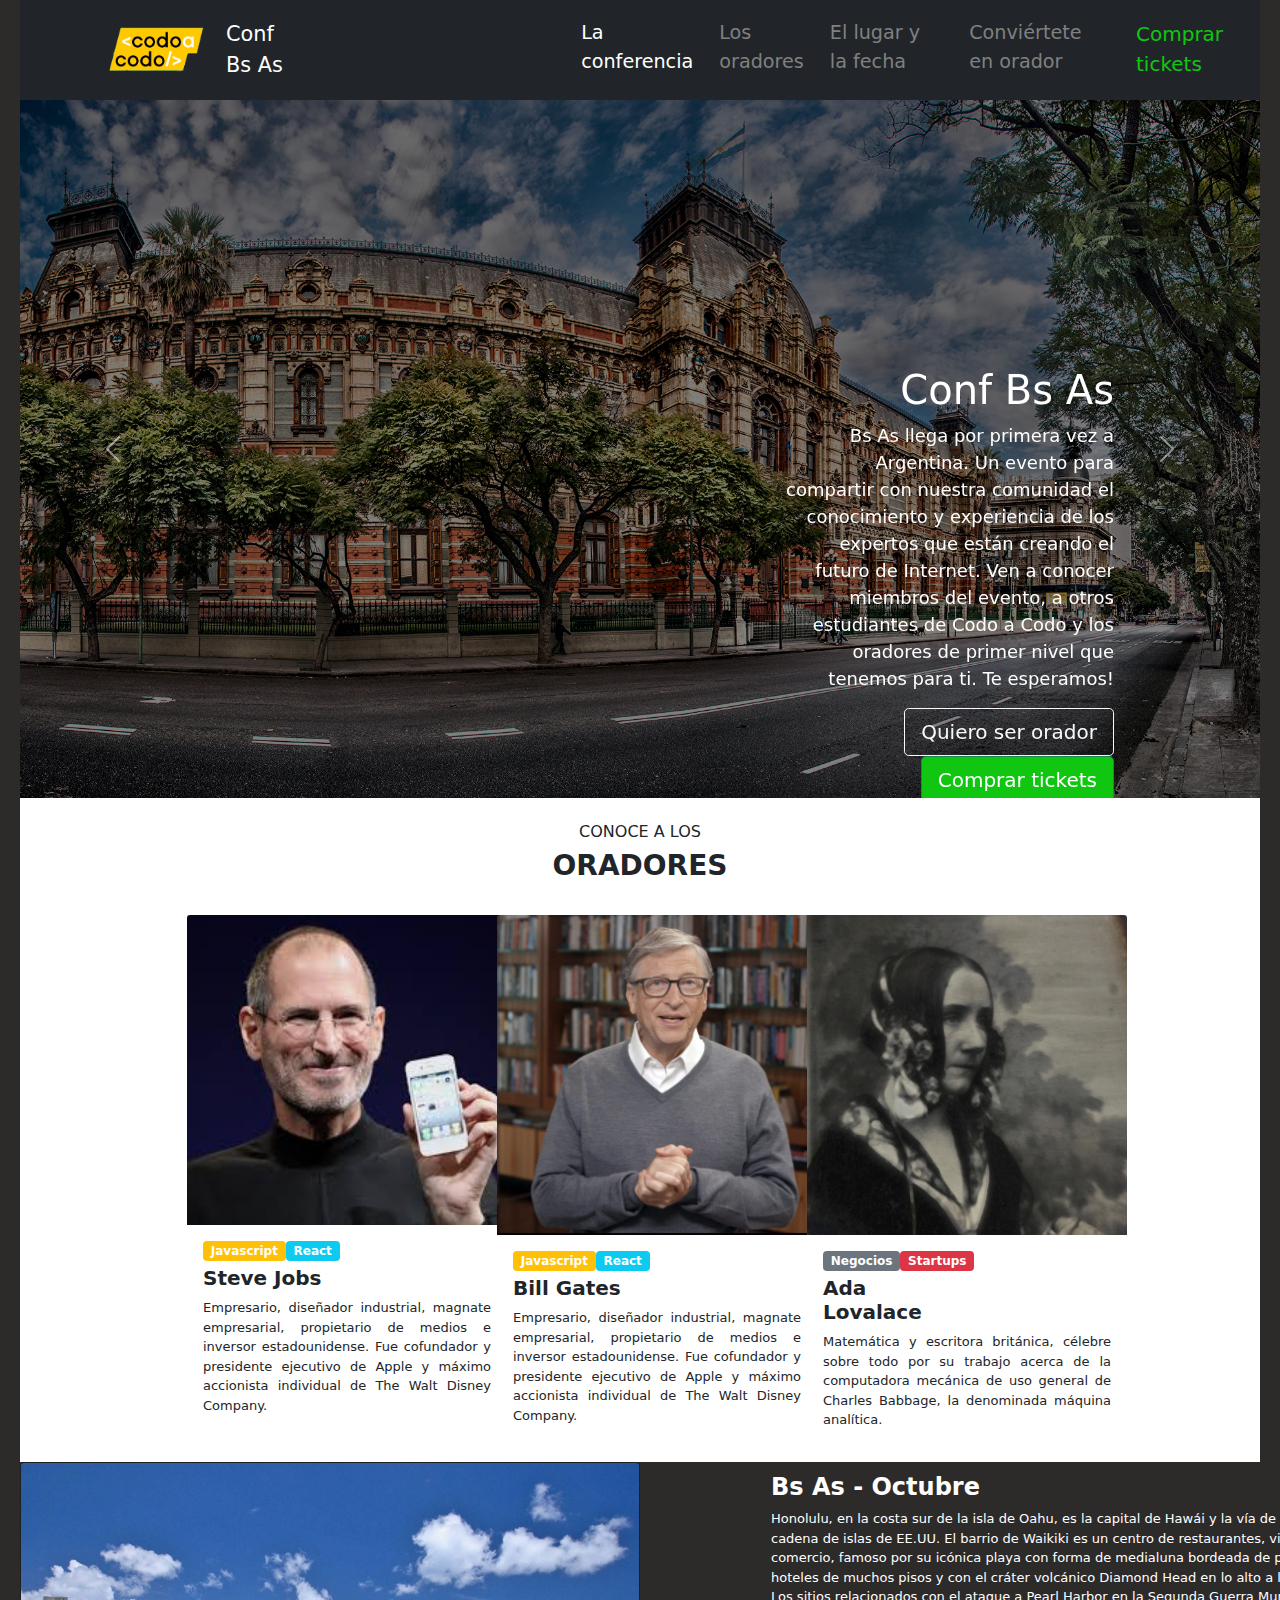
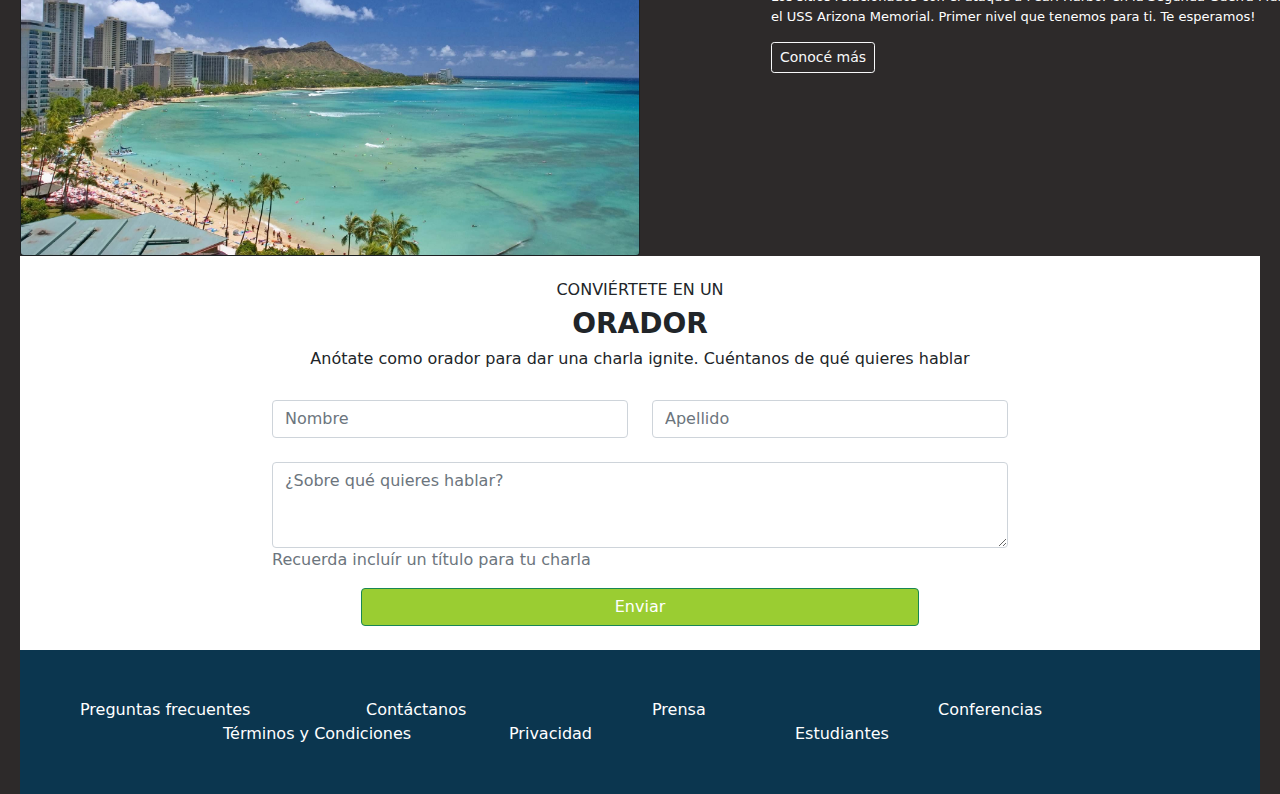
==== index.html @ 9f08f4aa "Se agrega TP Integrador Codo a Codo" ====
<!DOCTYPE html>
<html lang="es">

<head>
  <meta charset="UTF-8">
  <meta name="viewport" content="width=device-width, initial-scale=1.0">
  <link rel="stylesheet" href="assets/ccs/bootstrap.css">
  <link rel="stylesheet" href="style.css">
  <title>T.P. Integrador Front</title>
</head>

<body style="overflow-x: hidden; background-color: rgb(45, 42,42); margin-right: 20px; margin-left: 20px;">
  <!-- Barra de Navegación -->
  <nav class="navbar navbar-expand-lg navbar-dark bg-dark">
    <div class="container-fluid">
      <a class="navbar-brand" style="margin-left: 60px;"><img src="img/codoacodo.png" alt="logo" width="130px"></a></a>
      <button class="navbar-toggler" type="button" data-bs-toggle="collapse" data-bs-target="#navbarNav"
        aria-controls="navbarNav" aria-expanded="false" aria-label="Toggle navigation">
        <span class="navbar-toggler-icon"></span>
      </button>
      <div class="collapse navbar-collapse" id="navbarNav">
        <ul class="navbar-nav">
          <li class="nav-item">
            <a class="nav-link active" style="font-size: 130%; color: white; text-decoration: none; margin-left: -20px;"
              aria-current="page" href="#">Conf Bs As</a>
          </li>
          <li class="nav-item">
            <a class="nav-link" style="font-size: 120%; color: white; text-decoration: none; margin-left: 260px;"
              href="#">La conferencia</a>
          </li>
          <li class="nav-item">
            <a class="nav-link" style="font-size: 120%; color: gray; text-decoration: none; margin-left: 10px;"
              href="#">Los
              oradores</a>
          </li>
          <li class="nav-item">
            <a class="nav-link" style="font-size: 120%; color: gray; text-decoration: none; margin-left: 10px;"
              href="#">El
              lugar y la fecha</a>
          </li>
          <li class="nav-item">
            <a class="nav-link" style="font-size: 120%; color: gray; text-decoration: none; margin-left: 10px;"
              href="#">Conviértete en orador</a>
          </li>
          <li class="nav-item">
            <a class="nav-link"
              style="font-size: 125%; color: rgb(17,198,17); text-decoration: none; margin-left: 10px;" href="#">Comprar
              tickets</a>
          </li>
        </ul>
      </div>
    </div>
  </nav>

  <!-- Carrusel -->
  <div id="carouselExampleControls" class="carousel slide" data-bs-ride="carousel">
    <div class="carousel-inner">
      <div class="carousel-item active" style="filter: brightness(50%);">
        <img src="img/ba1.jpg" class="d-block w-100" alt="...">
      </div>
      <div class="carousel-item" style="filter: brightness(50%);">
        <img src="img/ba2.jpg" class="d-block w-100" alt="...">
      </div>
      <div class="carousel-item" style="filter: brightness(50%);">
        <img src="img/ba3.jpg" class="d-block w-100" alt="...">
      </div>
      <div class="card-img-overlay"
        style="font-size: large; color: white; position: absolute; text-align: right; margin-top: 250px; margin-left: 750px; margin-right: 130px;">
        <h1 class="card-title" style="font-weight: normal;">Conf Bs As</h1>
        <p class="card-text" style="font-size: large; text-align: right;">Bs As llega por primera
          vez a Argentina. Un evento para compartir con nuestra comunidad el conocimiento y
          experiencia de los expertos que están creando el futuro de Internet. Ven a conocer
          miembros del evento, a otros estudiantes de Codo a Codo y los oradores de primer nivel
          que tenemos para ti. Te esperamos! </p>
        <button type="button" class="btn btn-lg btn-outline-light fw-normal">Quiero ser orador</button>
        <button type="button" class="btn btn-lg btn-success text-white fw-normal"
          style="background-color: rgb(17, 198, 17);">Comprar tickets</button>
      </div>
    </div>
    <button class="carousel-control-prev" type="button" data-bs-target="#carouselExampleControls" data-bs-slide="prev">
      <span class="carousel-control-prev-icon" aria-hidden="true"></span>
      <span class="visually-hidden">Previous</span>
    </button>
    <button class="carousel-control-next" type="button" data-bs-target="#carouselExampleControls" data-bs-slide="next">
      <span class="carousel-control-next-icon" aria-hidden="true"></span>
      <span class="visually-hidden">Next</span>
    </button>
  </div>

  <!-- CARDS -->
  <section class="container-card" style="background-color: white;"><br>
    <h6 class="text-center">CONOCE A LOS</h6>
    <h3 class="text-center fw-bold">ORADORES</h3><br>

    <div class="row" style="width: auto; margin: auto; justify-content: center;">

      <div class="col-xs-3 col-sm-3 col-md-3 col-lg-3 col-xl-3">
        <div class="card." style="width: 20rem;">
          <img src="img/steve.jpg" class="card-img-top" alt="Steve">
          <div class="card-body">
            <span class="badge bg-warning float-start">Javascript</span>
            <span class="badge bg-info float-start">React</span>
            <h5 class="card-title float-start"
              style="margin-top: 5px; margin-right: 150px; font-weight: bold; float:inline-start;">Steve Jobs</h5><br>
            <p class="card-text1" style="font-size: small; text-align: justify;">Empresario, diseñador industrial,
              magnate empresarial, propietario de medios e
              inversor estadounidense. Fue cofundador y presidente ejecutivo de Apple​ y máximo accionista individual de
              The Walt Disney Company.</p>
          </div>
        </div>
      </div>


      <div class="col-xs-3 col-sm-3 col-md-3 col-lg-3 col-xl-3">
        <div class="card." style="width: 20rem;">
          <img src="img/bill.jpg" class="card-img-top" alt="Bill">
          <div class="card-body">
            <span class="badge bg-warning float-start">Javascript</span>
            <span class="badge bg-info float-start">React</span>
            <h5 class="card-title float-start"
              style="margin-top: 5px; margin-right: 150px; font-weight: bold; float:inline-start;">Bill Gates</h5><br>
            <p class="card-text1" style="font-size: small; text-align: justify;">Empresario, diseñador industrial,
              magnate empresarial, propietario de medios e
              inversor estadounidense. Fue cofundador y presidente ejecutivo de Apple​ y máximo accionista individual de
              The Walt Disney Company.</p>
          </div>
        </div>
      </div>


      <div class="col-xs-3 col-sm-3 col-md-3 col-lg-3 col-xl-3">
        <div class="card." style="width: 20rem;">
          <img src="img/ada.jpeg" class="card-img-top" alt="Ada">
          <div class="card-body">
            <span class="badge bg-secondary float-start">Negocios</span>
            <span class="badge bg-danger float-start">Startups</span>
            <h5 class="card-title float-start"
              style="margin-top: 5px; margin-right: 150px; font-weight: bold; float:inline-start;">Ada Lovalace</h5><br>
            <p class="card-text1" style="font-size: small; text-align: justify;">Matemática y escritora británica,
              célebre sobre todo por su trabajo acerca
              de la computadora mecánica de uso general de Charles Babbage, la denominada máquina analítica.</p>
          </div>
        </div>
      </div>
    </div>
  </section>

  <div class="container-fluid">
    <div class="row" style="width: auto; margin: auto;">
      <div class="col-xs-6 col-sm-6 col-md-6 col-lg-6 col-xl-6">
        <div class="card.." style="width: 50rem;">
        </div>
      </div>
    </div>
  </div>

  <div class="card bg-dark text-white" style="max-width: 50%; height: auto;">
    <img src="img/honolulu.jpg" class="card-img" alt="honolulu">
    <div class="card-img-overlay."
      style="width: 98%; font-size: medium; position: absolute; margin-top: 10px; margin-left: 750px; margin-right: 20px;">
      <h2 class="card-title1" style="font-size: x-large; color: white; font-weight: bold;">Bs As - Octubre</h2>
      <p class="card-text1" style="font-size: small; text-align: left;">Honolulu, en la costa sur de la isla de Oahu,
        es la capital de Hawái y la vía de acceso a la cadena de islas de EE.UU. El barrio de Waikiki es un centro de
        restaurantes, vida nocturna y comercio, famoso por su icónica playa con forma de medialuna bordeada de palmeras
        y hoteles de muchos pisos y con el cráter volcánico Diamond Head en lo alto a la distancia. Los sitios
        relacionados con el ataque a Pearl Harbor en la Segunda Guerra Mundial incluyen el USS Arizona Memorial. Primer
        nivel que tenemos para ti. Te esperamos! </p>
      <button type="button" class="btn btn-sm btn-outline-light fw-normal">Conocé más</button>

    </div>
  </div>

  <section class="container-card" style="background-color: white; font: bold;"><br>
    <h6 class=" text-center">CONVIÉRTETE EN UN</h6>
    <h3 class="text-center fw-bold">ORADOR</h3>
    <H6 class="text-center">Anótate como orador para dar una charla ignite. Cuéntanos de qué quieres hablar</H6><br>

    <div class="container">
      <div class="row justify-content-md-center">
        <div class="col col-lg-4">
          <input type="text" class="form-control" placeholder="Nombre" aria-label="Nombre">
        </div>
        <div class="col col-lg-4">
          <input type="text" class="form-control" placeholder="Apellido" aria-label="Apellido">
        </div>
      </div>
    </div>

    <div class="container">
      <div class="row justify-content-md-center">
        <div class="col col-lg-8">
          <label for="exampleFormControlTextarea1" class="form-label"></label>
          <textarea class="form-control" id="exampleFormControlTextarea1" placeholder="¿Sobre qué quieres hablar?"
            rows="3"></textarea>
          <p class="text-secondary">Recuerda incluír un título para tu charla</p>
        </div>
        <div class="row-cols-lg-2 text-lg-center">
          <button type="button" class="btn btn-success" style="background-color: yellowgreen;">Enviar</button>
        </div>
      </div>
    </div><br>

    <div class="container-fluid">
      <div class="row p-5 row-cols-xxl-auto justify-content-center"
        style="background-color: rgb(11, 54, 79); color: white; font-size:medium;">
        <div class="col-xs-12 col-md-6 col-lg-3"> Preguntas frecuentes</div>
        <div class="col-xs-12 col-md-6 col-lg-3"> Contáctanos</div>
        <div class="col-xs-12 col-md-6 col-lg-3"> Prensa</div>
        <div class="col-xs-12 col-md-6 col-lg-3"> Conferencias</div>
        <div class="col-xs-12 col-md-6 col-lg-3"> Términos y Condiciones</div>
        <div class="col-xs-12 col-md-6 col-lg-3"> Privacidad</div>
        <div class="col-xs-12 col-md-6 col-lg-3"> Estudiantes</div>
      </div>
    </div>
  </section>


</body>

</html>
---- style.css ----
@media url('https://fonts.googleapis.com/css2?family=Roboto:wght@100&display=swap');
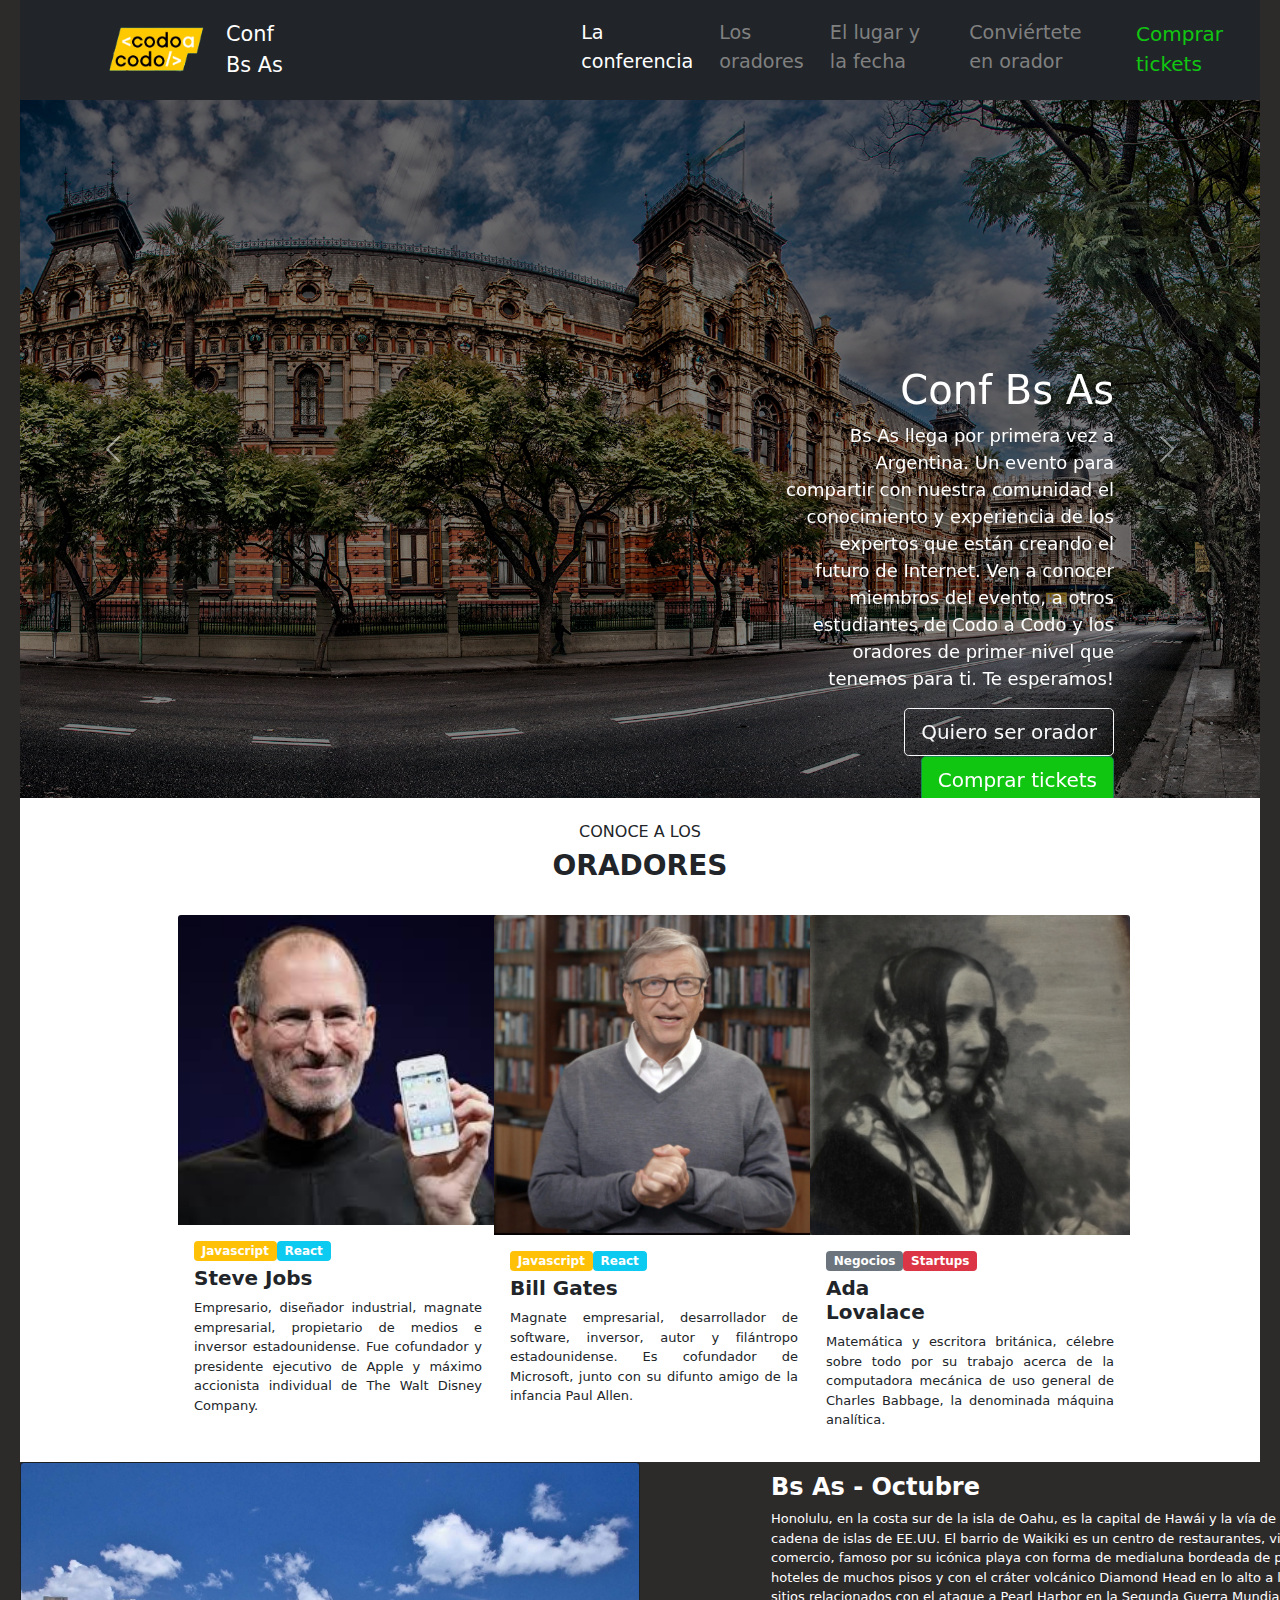
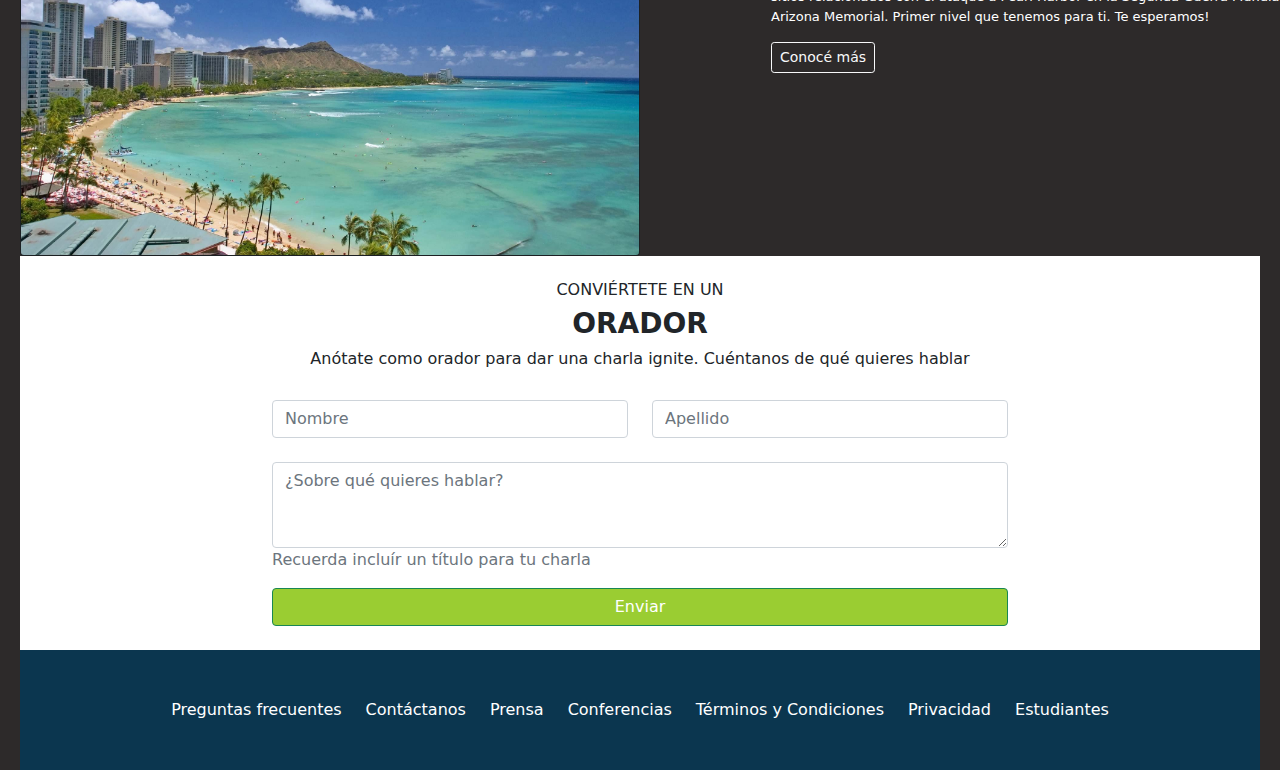
==== commit 25e0f498: "Actualización con el TP de JS" ====
--- a/index.html
+++ b/index.html
@@ -11,7 +11,7 @@
 
 <body style="overflow-x: hidden; background-color: rgb(45, 42,42); margin-right: 20px; margin-left: 20px;">
   <!-- Barra de Navegación -->
-  <nav class="navbar navbar-expand-lg navbar-dark bg-dark">
+  <nav class="navbar navbar-expand-lg navbar-expand-md sticky-top navbar-dark bg-dark">
     <div class="container-fluid">
       <a class="navbar-brand" style="margin-left: 60px;"><img src="img/codoacodo.png" alt="logo" width="130px"></a></a>
       <button class="navbar-toggler" type="button" data-bs-toggle="collapse" data-bs-target="#navbarNav"
@@ -44,7 +44,7 @@
           </li>
           <li class="nav-item">
             <a class="nav-link"
-              style="font-size: 125%; color: rgb(17,198,17); text-decoration: none; margin-left: 10px;" href="#">Comprar
+              style="font-size: 125%; color: rgb(17,198,17); text-decoration: none; margin-left: 10px;" href="comprartickets.html">Comprar
               tickets</a>
           </li>
         </ul>
@@ -73,8 +73,9 @@
           miembros del evento, a otros estudiantes de Codo a Codo y los oradores de primer nivel
           que tenemos para ti. Te esperamos! </p>
         <button type="button" class="btn btn-lg btn-outline-light fw-normal">Quiero ser orador</button>
-        <button type="button" class="btn btn-lg btn-success text-white fw-normal"
+        <button type="button" id="btn1" class="btn btn-lg btn-success text-white fw-normal"
           style="background-color: rgb(17, 198, 17);">Comprar tickets</button>
+          
       </div>
     </div>
     <button class="carousel-control-prev" type="button" data-bs-target="#carouselExampleControls" data-bs-slide="prev">
@@ -92,9 +93,9 @@
     <h6 class="text-center">CONOCE A LOS</h6>
     <h3 class="text-center fw-bold">ORADORES</h3><br>
 
-    <div class="row" style="width: auto; margin: auto; justify-content: center;">
-
-      <div class="col-xs-3 col-sm-3 col-md-3 col-lg-3 col-xl-3">
+    <div class="row justify-content-center">
+
+      <div class="col-xs-12 col-sm-6 col-md-4 col-lg-3 col-xl-3">
         <div class="card." style="width: 20rem;">
           <img src="img/steve.jpg" class="card-img-top" alt="Steve">
           <div class="card-body">
@@ -103,15 +104,13 @@
             <h5 class="card-title float-start"
               style="margin-top: 5px; margin-right: 150px; font-weight: bold; float:inline-start;">Steve Jobs</h5><br>
             <p class="card-text1" style="font-size: small; text-align: justify;">Empresario, diseñador industrial,
-              magnate empresarial, propietario de medios e
-              inversor estadounidense. Fue cofundador y presidente ejecutivo de Apple​ y máximo accionista individual de
-              The Walt Disney Company.</p>
+              magnate empresarial, propietario de medios e inversor estadounidense. Fue cofundador y presidente ejecutivo de Apple​ y máximo accionista individual de The Walt Disney Company.</p>
           </div>
         </div>
       </div>
 
 
-      <div class="col-xs-3 col-sm-3 col-md-3 col-lg-3 col-xl-3">
+      <div class="col-xs-12 col-sm-6 col-md-4 col-lg-3 col-xl-3">
         <div class="card." style="width: 20rem;">
           <img src="img/bill.jpg" class="card-img-top" alt="Bill">
           <div class="card-body">
@@ -119,16 +118,13 @@
             <span class="badge bg-info float-start">React</span>
             <h5 class="card-title float-start"
               style="margin-top: 5px; margin-right: 150px; font-weight: bold; float:inline-start;">Bill Gates</h5><br>
-            <p class="card-text1" style="font-size: small; text-align: justify;">Empresario, diseñador industrial,
-              magnate empresarial, propietario de medios e
-              inversor estadounidense. Fue cofundador y presidente ejecutivo de Apple​ y máximo accionista individual de
-              The Walt Disney Company.</p>
+            <p class="card-text1" style="font-size: small; text-align: justify;"> Magnate empresarial, desarrollador de software, inversor, autor y filántropo estadounidense. Es cofundador de Microsoft, junto con su difunto amigo de la infancia Paul Allen. </p>
           </div>
         </div>
       </div>
 
 
-      <div class="col-xs-3 col-sm-3 col-md-3 col-lg-3 col-xl-3">
+      <div class="col-xs-12 col-sm-6 col-md-4 col-lg-3 col-xl-3">
         <div class="card." style="width: 20rem;">
           <img src="img/ada.jpeg" class="card-img-top" alt="Ada">
           <div class="card-body">
@@ -146,8 +142,8 @@
   </section>
 
   <div class="container-fluid">
-    <div class="row" style="width: auto; margin: auto;">
-      <div class="col-xs-6 col-sm-6 col-md-6 col-lg-6 col-xl-6">
+    <div class="row justify-content-center">
+      <div class="col-xs-12 col-sm-6 col-md-6 col-lg-6 col-xl-6">
         <div class="card.." style="width: 50rem;">
         </div>
       </div>
@@ -157,7 +153,7 @@
   <div class="card bg-dark text-white" style="max-width: 50%; height: auto;">
     <img src="img/honolulu.jpg" class="card-img" alt="honolulu">
     <div class="card-img-overlay."
-      style="width: 98%; font-size: medium; position: absolute; margin-top: 10px; margin-left: 750px; margin-right: 20px;">
+      style="width: 100%; font-size: medium; position: absolute; margin-top: 10px; margin-left: 750px; margin-right: 20px;">
       <h2 class="card-title1" style="font-size: x-large; color: white; font-weight: bold;">Bs As - Octubre</h2>
       <p class="card-text1" style="font-size: small; text-align: left;">Honolulu, en la costa sur de la isla de Oahu,
         es la capital de Hawái y la vía de acceso a la cadena de islas de EE.UU. El barrio de Waikiki es un centro de
@@ -194,27 +190,33 @@
             rows="3"></textarea>
           <p class="text-secondary">Recuerda incluír un título para tu charla</p>
         </div>
-        <div class="row-cols-lg-2 text-lg-center">
-          <button type="button" class="btn btn-success" style="background-color: yellowgreen;">Enviar</button>
-        </div>
-      </div>
+        <div class="col col-8 col-lg-8 text-center">
+          <button type="button" class="btn btn-success w-100" style="background-color: yellowgreen;">Enviar</button>
+        </div>
+      </div>
+    </div>
     </div><br>
 
     <div class="container-fluid">
-      <div class="row p-5 row-cols-xxl-auto justify-content-center"
-        style="background-color: rgb(11, 54, 79); color: white; font-size:medium;">
-        <div class="col-xs-12 col-md-6 col-lg-3"> Preguntas frecuentes</div>
-        <div class="col-xs-12 col-md-6 col-lg-3"> Contáctanos</div>
-        <div class="col-xs-12 col-md-6 col-lg-3"> Prensa</div>
-        <div class="col-xs-12 col-md-6 col-lg-3"> Conferencias</div>
-        <div class="col-xs-12 col-md-6 col-lg-3"> Términos y Condiciones</div>
-        <div class="col-xs-12 col-md-6 col-lg-3"> Privacidad</div>
-        <div class="col-xs-12 col-md-6 col-lg-3"> Estudiantes</div>
-      </div>
-    </div>
+      <footer class="row p-5 row-cols-xxl-auto justify-content-center"
+          style="background-color: #0b364f; color: white; font-size:medium;">
+          <div class="col-12 col-md-auto"> Preguntas frecuentes</div>
+          <div class="col-12 col-md-auto"> Contáctanos</div>
+          <div class="col-12 col-md-auto"> Prensa</div>
+          <div class="col-12 col-md-auto"> Conferencias</div>
+          <div class="col-12 col-md-auto"> Términos y Condiciones</div>
+          <div class="col-12 col-md-auto"> Privacidad</div>
+          <div class="col-12 col-md-auto"> Estudiantes</div>
+
+              
+  </footer>
+  </div>
   </section>
 
-
+  
+  <script src="assets/js/bootstrap.bundle.js"></script>
+  <script src="script.js"></script>
+  
 </body>
 
 </html>--- a/style.css
+++ b/style.css
@@ -1 +1,4 @@
-@media url('https://fonts.googleapis.com/css2?family=Roboto:wght@100&display=swap');+@media url('https://fonts.googleapis.com/css2?family=Roboto:wght@100&display=swap');
+
+
+
